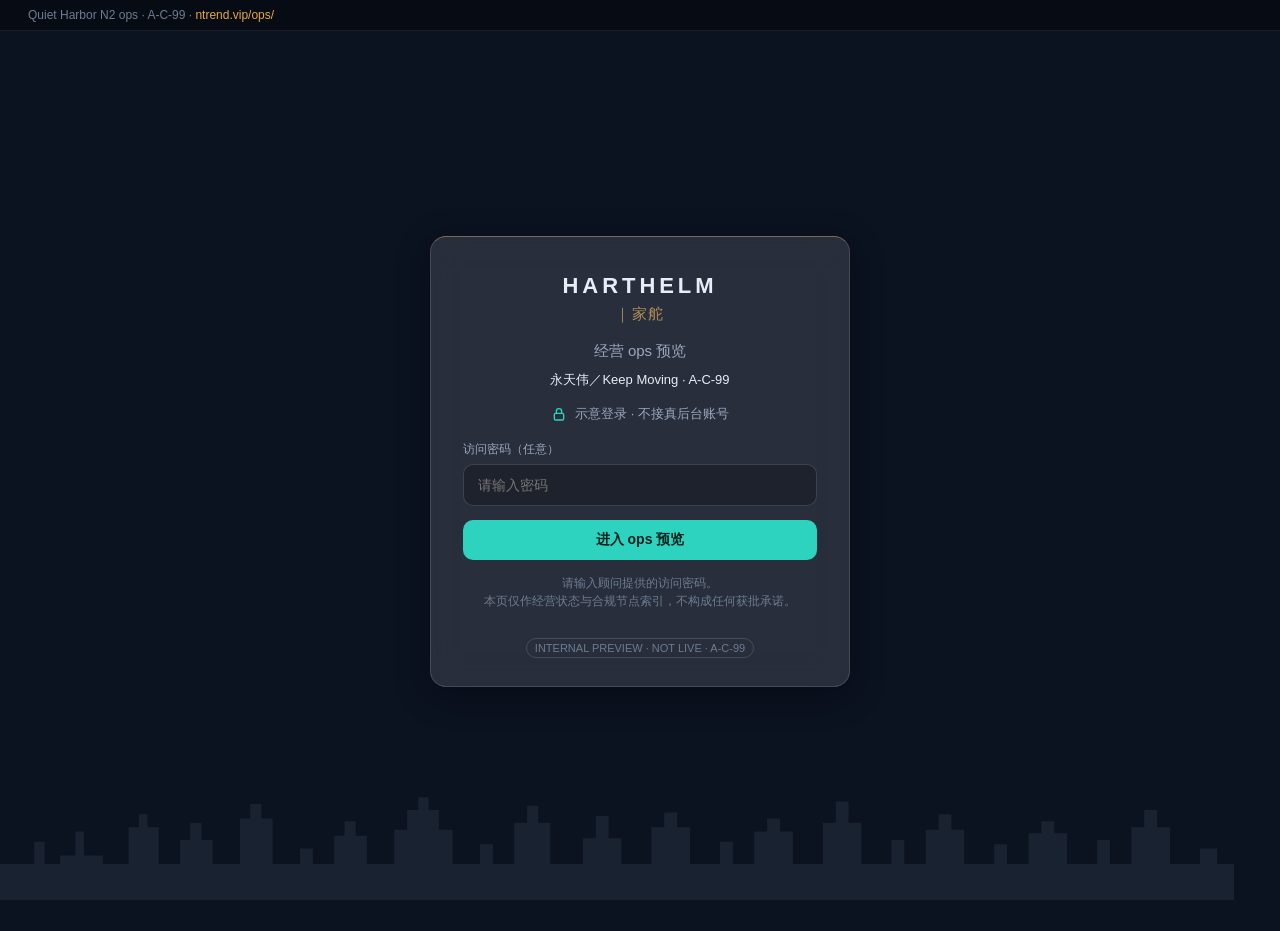
==== ops/index.html @ 4a41a544 "A-C-99 ntrend.vip 官网+看板页面与 CNAME" ====
<!DOCTYPE html>
<html lang="zh-Hans">
<head>
<meta charset="utf-8"/>
<meta name="viewport" content="width=device-width, initial-scale=1"/>

<title>HARTHELM｜家舵 · 永天伟／Keep Moving ops（A-C-99 ）</title>
<style>
:root{
  --bg:#0B1220;
  --bg-elev:#111A2B;
  --glass:rgba(255,255,255,0.09);
  --glass-strong:rgba(255,255,255,0.12);
  --border:rgba(255,255,255,0.14);
  --border-soft:rgba(255,255,255,0.08);
  --text:#E8EEF7;
  --muted:#9AA8BD;
  --muted2:#6E7C91;
  --accent:#2ED3C0;
  --accent-dim:rgba(46,211,192,0.22);
  --gold:#B08D57;
  --gold-line:rgba(176,141,87,0.62);
  --status-need:#E5A84B;
  --status-wait:#8B95A7;
  --status-review:#5B9BD5;
  --status-ok:#3CB371;
  --status-na:#6E7C91;
  --radius:14px;
  --shadow:0 8px 32px rgba(0,0,0,0.35);
  --font:"PingFang SC","Noto Sans SC","Microsoft YaHei",-apple-system,BlinkMacSystemFont,sans-serif;
  --mono:ui-monospace,"SF Mono","IBM Plex Mono","Menlo",Consolas,monospace;
  --skyline-opacity:0.10;
}
*{box-sizing:border-box}
html,body{margin:0;min-height:100%;background:var(--bg);color:var(--text);font-family:var(--font)}
body{position:relative;overflow-x:hidden}
button,input{font-family:inherit}
.skyline{position:fixed;left:0;right:0;bottom:0;height:120px;pointer-events:none;z-index:0;opacity:var(--skyline-opacity);color:#9FB4D0}
.skyline svg{width:100%;height:100%;display:block}
.app{position:relative;z-index:1;min-height:100vh}
.wrap{max-width:1100px;margin:0 auto;padding:0 28px 48px}
.proto-bar{
  position:sticky;top:0;z-index:20;
  display:flex;align-items:center;justify-content:space-between;gap:12px;flex-wrap:wrap;
  padding:8px 28px;background:rgba(8,12,20,0.92);border-bottom:1px solid var(--border-soft);
  font-size:12px;color:var(--muted2);
}
.proto-bar strong{color:var(--status-need);font-weight:500}
.login-view{min-height:calc(100vh - 40px);display:flex;align-items:center;justify-content:center;padding:40px 20px}
.login-card{
  width:min(420px,100%);background:var(--glass-strong);border:1px solid var(--border);
  border-radius:16px;padding:36px 32px 28px;box-shadow:var(--shadow);
  backdrop-filter:blur(18px);-webkit-backdrop-filter:blur(18px);
  border-top:1px solid var(--gold-line);
}
.brand-lockup{text-align:center;margin-bottom:18px}
.brand-en{font-size:22px;letter-spacing:0.18em;font-weight:600}
.brand-zh{color:var(--gold);font-size:15px;letter-spacing:0.12em;margin-top:6px}
.login-title{text-align:center;font-size:15px;color:var(--muted);margin:0 0 10px}
.co-line{text-align:center;font-size:13px;color:var(--text);margin:0 0 16px}
.lock-note{display:flex;align-items:center;justify-content:center;gap:8px;font-size:13px;color:var(--muted);margin-bottom:18px}
.lock-note .ico{width:16px;height:16px;color:var(--accent)}
.field{margin-bottom:14px}
.field label{display:block;font-size:12px;color:var(--muted);margin-bottom:6px}
.field input{
  width:100%;padding:12px 14px;border-radius:10px;border:1px solid var(--border);
  background:rgba(0,0,0,0.25);color:var(--text);outline:none;font-size:14px;
}
.field input:focus{border-color:var(--accent);box-shadow:0 0 0 3px var(--accent-dim)}
.btn{display:inline-flex;align-items:center;justify-content:center;gap:8px;border:none;cursor:pointer;border-radius:10px;padding:11px 16px;font-size:14px}
.btn-primary{width:100%;background:var(--accent);color:#06201C;font-weight:600}
.btn-primary:hover{filter:brightness(1.06)}
.btn-demo{margin-top:10px;width:100%;background:transparent;color:var(--muted);border:1px dashed var(--border);font-size:12px}
.btn-ghost{background:transparent;color:var(--muted);border:1px solid var(--border-soft);padding:6px 10px;font-size:12px;border-radius:8px}
.btn-ghost:hover{color:var(--text);border-color:var(--border)}
.login-hint{margin-top:14px;font-size:12px;color:var(--muted2);text-align:center;line-height:1.5}
.badge-proto{display:inline-block;margin-top:16px;padding:3px 8px;border-radius:999px;border:1px solid var(--border);color:var(--muted2);font-size:11px}
.glass{
  background:var(--glass);border:1px solid var(--border);border-radius:var(--radius);
  backdrop-filter:blur(14px);-webkit-backdrop-filter:blur(14px);
  box-shadow:0 1px 0 rgba(255,255,255,0.04) inset;
}
.topbar{
  display:flex;align-items:center;justify-content:space-between;gap:16px;
  padding:16px 0 14px;border-bottom:1px solid var(--border-soft);margin-bottom:20px;flex-wrap:wrap;
}
.top-left{display:flex;align-items:center;gap:14px;flex-wrap:wrap}
.brand-sm .en{font-size:16px;letter-spacing:0.14em;font-weight:600}
.brand-sm .zh{color:var(--gold);margin-left:6px;font-size:13px;letter-spacing:0.08em}
.pill{
  display:inline-flex;align-items:center;gap:6px;font-size:12px;color:var(--muted);
  padding:4px 10px;border-radius:999px;border:1px solid var(--border-soft);background:rgba(255,255,255,0.03);
}
.pill .dot{width:6px;height:6px;border-radius:50%;background:var(--accent)}
.pill.gold{border-color:var(--gold-line);color:var(--gold)}
.top-right{display:flex;align-items:center;gap:10px;flex-wrap:wrap}
.domain{
  font-family:var(--mono);font-size:11px;color:var(--muted);
  padding:4px 8px;border-radius:6px;background:rgba(0,0,0,0.25);border:1px solid var(--border-soft);
}
.domain em{font-style:normal;color:var(--status-need);margin-left:6px;font-family:var(--font);font-size:11px}
.hero{
  padding:20px 18px;margin-bottom:18px;
  display:grid;grid-template-columns:1.4fr 1fr;gap:16px;
}
@media (max-width:800px){.hero{grid-template-columns:1fr}}
.hero h1{margin:0 0 8px;font-size:20px;font-weight:600}
.hero .sub{font-size:13px;color:var(--muted);line-height:1.6;margin:0}
.meta-grid{display:grid;gap:8px}
.meta-item{
  display:flex;justify-content:space-between;gap:10px;font-size:12px;
  padding:8px 10px;border-radius:8px;background:rgba(0,0,0,0.22);border:1px solid var(--border-soft);
}
.meta-item span{color:var(--muted2)}
.meta-item b{color:var(--text);font-weight:500;text-align:right}
.grid3{display:grid;grid-template-columns:1fr 1fr 1fr;gap:16px;margin-bottom:18px}
@media (max-width:980px){.grid3{grid-template-columns:1fr}}
.card{padding:18px;min-height:220px}
.card h2{margin:0 0 4px;font-size:14px;font-weight:500}
.card .kicker{font-size:11px;color:var(--muted2);margin-bottom:14px}
.stat-list{list-style:none;margin:0;padding:0}
.stat-list li{
  display:flex;align-items:flex-start;justify-content:space-between;gap:12px;
  padding:9px 0;border-bottom:1px solid var(--border-soft);font-size:13px;
}
.stat-list li:last-child{border-bottom:none}
.stat-left{display:flex;gap:10px;align-items:flex-start;min-width:0}
.dot{width:8px;height:8px;border-radius:50%;margin-top:5px;flex-shrink:0}
.dot.need{background:var(--status-need)}
.dot.wait{background:var(--status-wait)}
.dot.ok{background:var(--status-ok)}
.dot.na{background:transparent;border:1.5px dashed var(--status-na)}
.lbl{font-size:12px;white-space:nowrap}
.lbl.need{color:var(--status-need)}
.lbl.wait{color:var(--status-wait)}
.lbl.ok{color:var(--status-ok)}
.lbl.na{color:var(--status-na)}
.cal{list-style:none;margin:0;padding:0}
.cal li{
  display:grid;grid-template-columns:88px 1fr;gap:10px;padding:9px 0;
  border-bottom:1px solid var(--border-soft);font-size:13px;
}
.cal li:last-child{border-bottom:none}
.cal .when{font-family:var(--mono);font-size:12px;color:var(--accent)}
.cal .what{color:var(--text)}
.cal .meta{font-size:12px;color:var(--muted2);margin-top:2px}
.trace-empty{
  margin-top:8px;padding:16px;border:1px dashed var(--border);border-radius:10px;
  text-align:center;color:var(--muted);font-size:13px;line-height:1.6;
}
.note-bar{
  margin-bottom:18px;padding:14px 16px;font-size:12px;color:var(--muted);line-height:1.6;
}
.note-bar strong{color:var(--status-need);font-weight:500}
.footer{text-align:center;padding:20px 12px 8px;border-top:1px solid var(--border-soft)}
.slogan{letter-spacing:0.28em;font-size:12px;color:var(--muted);margin-bottom:8px}
.disclaimer{font-size:11px;color:var(--muted2);line-height:1.6;max-width:760px;margin:0 auto}
.hidden{display:none !important}

.freeze-banner{
  position:sticky;top:0;z-index:9999;
  background:linear-gradient(90deg,#7A1F1F 0%,#B33A2B 50%,#7A1F1F 100%);
  color:#FFF5F0;
  text-align:center;
  padding:12px 16px;
  font-size:14px;font-weight:600;letter-spacing:0.04em;
  border-bottom:2px solid #E5A84B;
  box-shadow:0 4px 18px rgba(0,0,0,0.45);
}
.freeze-banner span{display:block;font-size:12px;font-weight:500;opacity:.92;margin-top:4px;letter-spacing:0}

</style>
</head>
<body>
<svg class="skyline" viewBox="0 0 1440 140" preserveAspectRatio="none" aria-hidden="true">
  <path fill="currentColor" d="M0 140 V98 H40 V72 H52 V98 H70 V88 H88 V60 H98 V88 H120 V98 H150
    V55 H162 V40 H172 V55 H185 V98 H210 V70 H222 V50 H235 V70 H248 V98 H280
    V45 H292 V28 H305 V45 H318 V98 H350 V80 H365 V98 H390 V65 H402 V48 H415 V65 H428 V98
    H460 V58 H475 V35 H488 V20 H500 V35 H512 V58 H528 V98 H560 V75 H575 V98 H600
    V50 H615 V30 H628 V50 H642 V98 H680 V68 H695 V42 H710 V68 H725 V98 H760
    V55 H775 V38 H790 V55 H805 V98 H840 V72 H855 V98 H880 V60 H895 V45 H910 V60 H925 V98
    H960 V50 H975 V25 H990 V50 H1005 V98 H1040 V70 H1055 V98 H1080 V58 H1095 V40 H1110 V58 H1125 V98
    H1160 V75 H1175 V98 H1200 V62 H1215 V48 H1230 V62 H1245 V98 H1280 V70 H1295 V98
    H1320 V55 H1335 V35 H1350 V55 H1365 V98 H1400 V80 H1420 V98 H1440 V140 Z"/>
</svg>

<div class="proto-bar">
  <div>Quiet Harbor N2 ops · A-C-99 · <strong>ntrend.vip/ops/</strong></div>
</div>

<div class="app" id="app">
  <section class="login-view" id="loginView">
    <div class="login-card">
      <div class="brand-lockup">
        <div class="brand-en">HARTHELM</div>
        <div class="brand-zh">｜家舵</div>
      </div>
      <p class="login-title">经营 ops 预览</p>
      <p class="co-line">永天伟／Keep Moving · A-C-99</p>
      <div class="lock-note">
        <svg class="ico" viewBox="0 0 24 24" fill="none" stroke="currentColor" stroke-width="2"><rect x="5" y="11" width="14" height="10" rx="2"/><path d="M8 11V8a4 4 0 0 1 8 0v3"/></svg>
        示意登录 · 不接真后台账号
      </div>
      <div class="field">
        <label for="pwd">访问密码（任意）</label>
        <input id="pwd" type="password" placeholder="请输入密码" autocomplete="off"/>
      </div>
      <p id="loginErr" style="display:none;color:#b91c1c;font-size:13px;text-align:center;margin:8px 0 0"></p>
      <button class="btn btn-primary" id="loginBtn" type="button">进入 ops 预览</button>
      <p class="login-hint">请输入顾问提供的访问密码。<br/>本页仅作经营状态与合规节点索引，不构成任何获批承诺。</p>
      <div style="text-align:center"><span class="badge-proto">INTERNAL PREVIEW · NOT LIVE · A-C-99</span></div>
    </div>
  </section>

  <section class="hidden" id="dashView">
    <div class="wrap">
      <header class="topbar">
        <div class="top-left">
          <div class="brand-sm"><span class="en">HARTHELM</span><span class="zh">｜家舵</span></div>
          <span class="pill"><span class="dot"></span>ops</span>
          <span class="pill gold">永天伟／Keep Moving</span>
        </div>
        <div class="top-right">
          <span class="domain">ntrend.vip/ops/<em></em></span>
          <button class="btn btn-ghost" id="logoutBtn" type="button">退出</button>
        </div>
      </header>

      <section class="glass hero">
        <div>
          <h1>永天伟国际科技有限公司</h1>
          <p class="sub">Keep Moving International Technology Co., Limited<br/>
          代号 A-C-99 · 主申请人高才通 B · 自雇运营中 → 二续资料收集（窗口前）<br/>
          二续届满 <b style="color:var(--text)">2028-09-15</b> · 建议窗口约 <b style="color:var(--text)">2028-06-15</b><br/>
          家庭随行：妻子·女儿（同批办理；证件／姓名明文不上本板）</p>
        </div>
        <div class="meta-grid">
          <div class="meta-item"><span>公司代号</span><b>A-C-99-C1</b></div>
          <div class="meta-item"><span>有自雇</span><b>是 · 本人持股</b></div>
          <div class="meta-item"><span>设计绑定域</span><b>ntrend.vip</b></div>
          <div class="meta-item"><span>站路径</span><b>/ · /status/ · /ops/</b></div>
        </div>
      </section>

      <div class="glass note-bar">
        <strong>红线：</strong>不接真后台账号；不造假「已完成」合规节点；03_/04_ 空夹显示待索引／暂无；板面无证件号／护照号／完整薪金／BR 完整号；不承诺获批。
      </div>

      <div class="grid3">
        <section class="glass card">
          <h2>① 经营状态</h2>
          <div class="kicker">来自公司画像 · 2026-11-05 过看板校准</div>
          <ul class="stat-list">
            <li><div class="stat-left"><span class="dot wait"></span><span>银行开户状态</span></div><span class="lbl need">缺 · 03_银行月结空（补件）</span></li>
            <li><div class="stat-left"><span class="dot need"></span><span>MPF 状态</span></div><span class="lbl need">缺独立证明 · 近6月停待佐证（补件）</span></li>
            <li><div class="stat-left"><span class="dot wait"></span><span>雇员／雇工</span></div><span class="lbl ok">2026-04后无雇 · Kevin裁定：已离职仍股东（在职证明=旧件）</span></li>
            <li><div class="stat-left"><span class="dot ok"></span><span>业务一句话</span></div><span class="lbl ok">进出口贸易与咨询</span></li>
            <li><div class="stat-left"><span class="dot wait"></span><span>注册地</span></div><span class="lbl wait">待确认（默认假设香港主体）</span></li>
            <li><div class="stat-left"><span class="dot wait"></span><span>BR／CR 脱敏摘要</span></div><span class="lbl wait">待补 · 禁完整号</span></li>
            <li><div class="stat-left"><span class="dot need"></span><span>年审／财务审计</span></div><span class="lbl ok">年审2025有件 · 税审夹仍空（补件）</span></li>
          </ul>
        </section>

        <section class="glass card">
          <h2>② 合规节点日历索引</h2>
          <div class="kicker">示意节点 · 勿造假已完成</div>
          <ul class="cal">
            <li>
              <div class="when">~2028-06-15</div>
              <div><div class="what">二续建议窗口开日</div><div class="meta">状态：未到 · 示意索引</div></div>
            </li>
            <li>
              <div class="when">2028-06-15～07-15</div>
              <div><div class="what">计划递交窗</div><div class="meta">Kevin 已答 · 齐套锚 2028-06-15</div></div>
            </li>
            <li>
              <div class="when">2028-09-15</div>
              <div><div class="what">签证届满日</div><div class="meta">锚点 · 非「已完成」</div></div>
            </li>
            <li>
              <div class="when">年更／周年</div>
              <div><div class="what">周年申报／BR 续期等</div><div class="meta">待开档后按真实节点回填 · 现暂无</div></div>
            </li>
          </ul>
        </section>

        <section class="glass card">
          <h2>③ 经营留痕索引</h2>
          <div class="kicker">只读 03_自雇基建／04_运营期</div>
          <div class="trace-empty">
            <div><b style="color:var(--text)">索引位已建 · 件待挂</b></div>
            <div style="margin-top:6px">本地 <code>03_/04_</code> 已铺二级位与 <code>_路径索引.md</code> 占位；正本件未挂。<br/>已知：1–6 月有经营、7–12 月无；近半年停摆。禁止造假留痕。</div>
          </div>
        </section>
      </div>

      <footer class="footer">
        <div class="slogan">稳舵远航 · 经营有据</div>
        <p class="disclaimer">本 ops 页仅作内部经营状态与合规节点索引预览，不构成任何获批承诺或结果保证。不连接生产账密，不写回 Drive。入境事务处最终审批结果以官方通知为准。HARTHELM｜家舵。案例口径：累计接触与服务个案 1000 余个（不以获批计）。</p>
      </footer>
    </div>
  </section>
</div>

<script>
(function(){
  const $ = (id)=>document.getElementById(id);
  function login(){
    $('loginView').classList.add('hidden');
    $('dashView').classList.remove('hidden');
  }
  function logout(){
    $('dashView').classList.add('hidden');
    $('loginView').classList.remove('hidden');
    $('pwd').value = '';
  }

  const PASS_HASH = '0a035b709f942cad695b11c9f54c7b0db552f27dbbf53d0af40e0cd9d4fe006b';
  async function sha256hex(s){
    const buf = await crypto.subtle.digest('SHA-256', new TextEncoder().encode(s));
    return Array.from(new Uint8Array(buf)).map(b=>b.toString(16).padStart(2,'0')).join('');
  }
  async function tryLogin(){
    const v = $('pwd').value.trim();
    if(!v){ $('pwd').focus(); return; }
    const h = await sha256hex(v);
    if(h !== PASS_HASH){
      const err = $('loginErr');
      if(err){ err.textContent = '密码不正确'; err.style.display='block'; }
      $('pwd').value=''; $('pwd').focus();
      return;
    }
    login();
  }

  $('loginBtn').addEventListener('click', ()=>{ tryLogin(); });
  $('pwd').addEventListener('keydown', e=>{ if(e.key==='Enter'){ tryLogin(); }});
  $('logoutBtn').addEventListener('click', logout);
})();
</script>
</body>
</html>
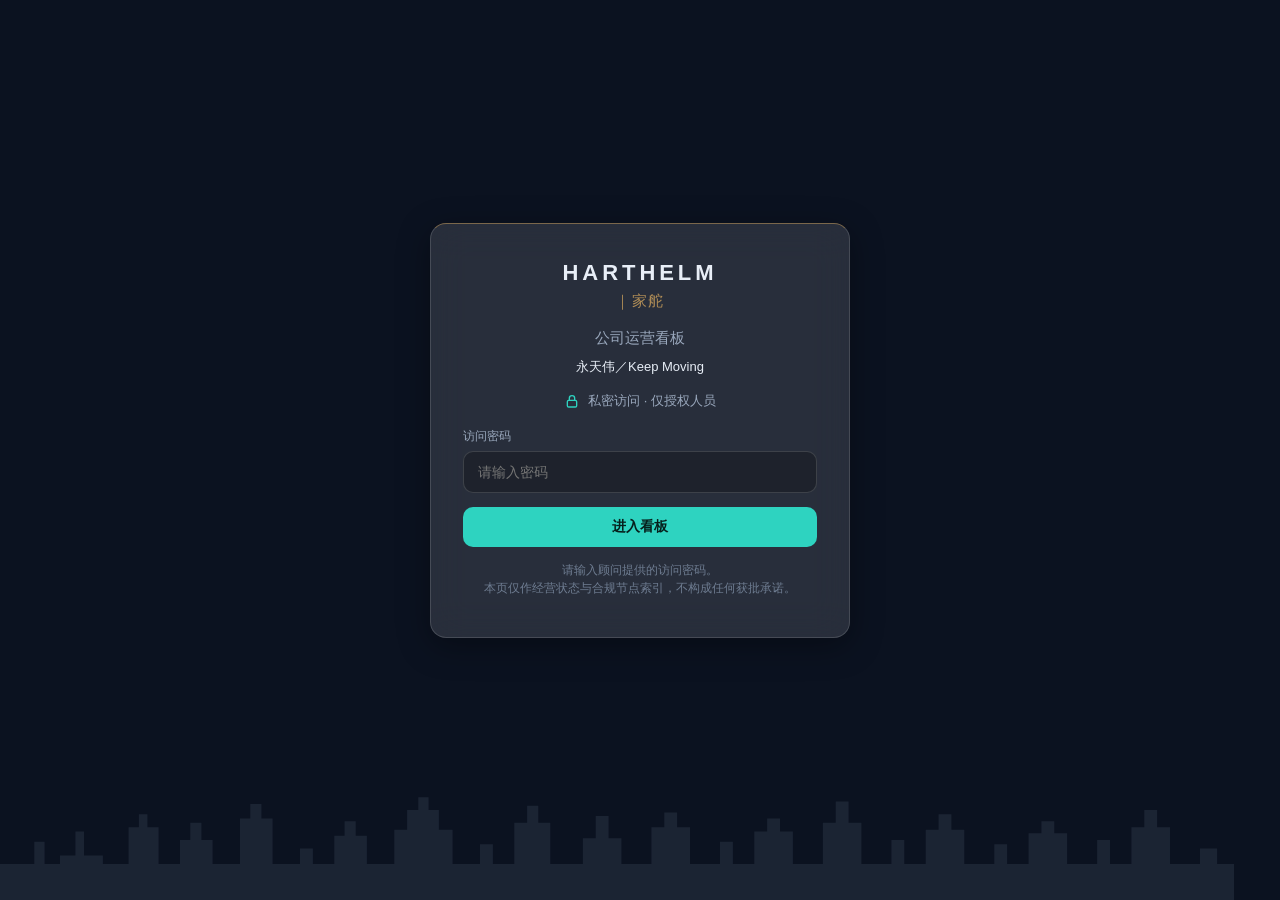
==== commit d2d214e3: "feat: publish A-C-99 homepage and board redesign on github.io Replace the root, status, and ops page" ====
--- a/ops/index.html
+++ b/ops/index.html
@@ -3,10 +3,17 @@
 <head>
 <meta charset="utf-8"/>
 <meta name="viewport" content="width=device-width, initial-scale=1"/>
-
-<title>HARTHELM｜家舵 · 永天伟／Keep Moving ops（A-C-99 ）</title>
+<!--
+  HARTHELM｜家舵 · Quiet Harbor N2 · 永天伟／Keep Moving · 公司运营看板
+  路径 /ops/ · 一客一板 · 客户自有主色（Keep Moving）
+  红线：不接真后台；空夹显示待索引／暂无；无证件号／完整薪金／BR完整号；不承诺获批。
+-->
+<title>HARTHELM｜家舵 · 永天伟／Keep Moving · 公司运营看板</title>
+<link rel="stylesheet" href="../assets/tokens.css"/>
 <style>
 :root{
+  /* Keep Moving brand family — aligned with ../assets/tokens.css */
+  --brand:#0C4A6E;
   --bg:#0B1220;
   --bg-elev:#111A2B;
   --glass:rgba(255,255,255,0.09);
@@ -29,7 +36,8 @@
   --shadow:0 8px 32px rgba(0,0,0,0.35);
   --font:"PingFang SC","Noto Sans SC","Microsoft YaHei",-apple-system,BlinkMacSystemFont,sans-serif;
   --mono:ui-monospace,"SF Mono","IBM Plex Mono","Menlo",Consolas,monospace;
-  --skyline-opacity:0.10;
+  --skyline-opacity:0.11;
+  --gold-weight:1px;
 }
 *{box-sizing:border-box}
 html,body{margin:0;min-height:100%;background:var(--bg);color:var(--text);font-family:var(--font)}
@@ -39,13 +47,6 @@
 .skyline svg{width:100%;height:100%;display:block}
 .app{position:relative;z-index:1;min-height:100vh}
 .wrap{max-width:1100px;margin:0 auto;padding:0 28px 48px}
-.proto-bar{
-  position:sticky;top:0;z-index:20;
-  display:flex;align-items:center;justify-content:space-between;gap:12px;flex-wrap:wrap;
-  padding:8px 28px;background:rgba(8,12,20,0.92);border-bottom:1px solid var(--border-soft);
-  font-size:12px;color:var(--muted2);
-}
-.proto-bar strong{color:var(--status-need);font-weight:500}
 .login-view{min-height:calc(100vh - 40px);display:flex;align-items:center;justify-content:center;padding:40px 20px}
 .login-card{
   width:min(420px,100%);background:var(--glass-strong);border:1px solid var(--border);
@@ -157,21 +158,10 @@
 .disclaimer{font-size:11px;color:var(--muted2);line-height:1.6;max-width:760px;margin:0 auto}
 .hidden{display:none !important}
 
-.freeze-banner{
-  position:sticky;top:0;z-index:9999;
-  background:linear-gradient(90deg,#7A1F1F 0%,#B33A2B 50%,#7A1F1F 100%);
-  color:#FFF5F0;
-  text-align:center;
-  padding:12px 16px;
-  font-size:14px;font-weight:600;letter-spacing:0.04em;
-  border-bottom:2px solid #E5A84B;
-  box-shadow:0 4px 18px rgba(0,0,0,0.45);
-}
-.freeze-banner span{display:block;font-size:12px;font-weight:500;opacity:.92;margin-top:4px;letter-spacing:0}
 
 </style>
 </head>
-<body>
+<body data-skin="dark">
 <svg class="skyline" viewBox="0 0 1440 140" preserveAspectRatio="none" aria-hidden="true">
   <path fill="currentColor" d="M0 140 V98 H40 V72 H52 V98 H70 V88 H88 V60 H98 V88 H120 V98 H150
     V55 H162 V40 H172 V55 H185 V98 H210 V70 H222 V50 H235 V70 H248 V98 H280
@@ -184,10 +174,6 @@
     H1320 V55 H1335 V35 H1350 V55 H1365 V98 H1400 V80 H1420 V98 H1440 V140 Z"/>
 </svg>
 
-<div class="proto-bar">
-  <div>Quiet Harbor N2 ops · A-C-99 · <strong>ntrend.vip/ops/</strong></div>
-</div>
-
 <div class="app" id="app">
   <section class="login-view" id="loginView">
     <div class="login-card">
@@ -195,20 +181,19 @@
         <div class="brand-en">HARTHELM</div>
         <div class="brand-zh">｜家舵</div>
       </div>
-      <p class="login-title">经营 ops 预览</p>
-      <p class="co-line">永天伟／Keep Moving · A-C-99</p>
+      <p class="login-title">公司运营看板</p>
+      <p class="co-line">永天伟／Keep Moving</p>
       <div class="lock-note">
         <svg class="ico" viewBox="0 0 24 24" fill="none" stroke="currentColor" stroke-width="2"><rect x="5" y="11" width="14" height="10" rx="2"/><path d="M8 11V8a4 4 0 0 1 8 0v3"/></svg>
-        示意登录 · 不接真后台账号
+        私密访问 · 仅授权人员
       </div>
       <div class="field">
-        <label for="pwd">访问密码（任意）</label>
+        <label for="pwd">访问密码</label>
         <input id="pwd" type="password" placeholder="请输入密码" autocomplete="off"/>
       </div>
       <p id="loginErr" style="display:none;color:#b91c1c;font-size:13px;text-align:center;margin:8px 0 0"></p>
-      <button class="btn btn-primary" id="loginBtn" type="button">进入 ops 预览</button>
+      <button class="btn btn-primary" id="loginBtn" type="button">进入看板</button>
       <p class="login-hint">请输入顾问提供的访问密码。<br/>本页仅作经营状态与合规节点索引，不构成任何获批承诺。</p>
-      <div style="text-align:center"><span class="badge-proto">INTERNAL PREVIEW · NOT LIVE · A-C-99</span></div>
     </div>
   </section>
 
@@ -217,11 +202,11 @@
       <header class="topbar">
         <div class="top-left">
           <div class="brand-sm"><span class="en">HARTHELM</span><span class="zh">｜家舵</span></div>
-          <span class="pill"><span class="dot"></span>ops</span>
+          <span class="pill"><span class="dot"></span>密码保护 · 仅授权</span>
           <span class="pill gold">永天伟／Keep Moving</span>
         </div>
         <div class="top-right">
-          <span class="domain">ntrend.vip/ops/<em></em></span>
+          <span class="domain">ntrend.vip/ops/</span>
           <button class="btn btn-ghost" id="logoutBtn" type="button">退出</button>
         </div>
       </header>
@@ -237,13 +222,13 @@
         <div class="meta-grid">
           <div class="meta-item"><span>公司代号</span><b>A-C-99-C1</b></div>
           <div class="meta-item"><span>有自雇</span><b>是 · 本人持股</b></div>
-          <div class="meta-item"><span>设计绑定域</span><b>ntrend.vip</b></div>
-          <div class="meta-item"><span>站路径</span><b>/ · /status/ · /ops/</b></div>
+          <div class="meta-item"><span>绑定域</span><b>ntrend.vip</b></div>
+          <div class="meta-item"><span>本板路径</span><b>/ops/</b></div>
         </div>
       </section>
 
       <div class="glass note-bar">
-        <strong>红线：</strong>不接真后台账号；不造假「已完成」合规节点；03_/04_ 空夹显示待索引／暂无；板面无证件号／护照号／完整薪金／BR 完整号；不承诺获批。
+        <strong>说明：</strong>本页只读索引经营状态与合规节点。空项显示「待索引／暂无」，不造假「已完成」。板面不含证件号／护照号／完整薪金／BR 完整号；不构成获批承诺。
       </div>
 
       <div class="grid3">
@@ -263,7 +248,7 @@
 
         <section class="glass card">
           <h2>② 合规节点日历索引</h2>
-          <div class="kicker">示意节点 · 勿造假已完成</div>
+          <div class="kicker">节点索引 · 空＝待索引／暂无</div>
           <ul class="cal">
             <li>
               <div class="when">~2028-06-15</div>
@@ -296,7 +281,7 @@
 
       <footer class="footer">
         <div class="slogan">稳舵远航 · 经营有据</div>
-        <p class="disclaimer">本 ops 页仅作内部经营状态与合规节点索引预览，不构成任何获批承诺或结果保证。不连接生产账密，不写回 Drive。入境事务处最终审批结果以官方通知为准。HARTHELM｜家舵。案例口径：累计接触与服务个案 1000 余个（不以获批计）。</p>
+        <p class="disclaimer">本页仅作经营状态与合规节点索引，不构成任何获批承诺或结果保证。不连接生产账密。入境事务处最终审批结果以官方通知为准。HARTHELM｜家舵。案例口径：累计接触与服务个案 1000 余个（不以获批计）。</p>
       </footer>
     </div>
   </section>
@@ -314,7 +299,6 @@
     $('loginView').classList.remove('hidden');
     $('pwd').value = '';
   }
-
   const PASS_HASH = '0a035b709f942cad695b11c9f54c7b0db552f27dbbf53d0af40e0cd9d4fe006b';
   async function sha256hex(s){
     const buf = await crypto.subtle.digest('SHA-256', new TextEncoder().encode(s));
--- a/assets/tokens.css
+++ b/assets/tokens.css
@@ -0,0 +1,61 @@
+/* Keep Moving / 永天伟 · A-C-99 shared design tokens
+   Brand derived 2026-11-06 from company name + trade/HK harbor feel
+   (no logo in 收资; Kevin: 客户自有主色; 金仅极细强调)
+*/
+:root {
+  /* Client brand family — shared light homepage + dark boards */
+  --brand: #0C4A6E;           /* Keep Moving primary — deep ocean navy */
+  --brand-deep: #083A56;
+  --brand-mid: #156089;
+  --accent: #1FA89A;          /* Keep Moving teal — shared accent */
+  --accent-bright: #2ED3C0;   /* board bright step */
+  --accent-dim: rgba(31, 168, 154, 0.18);
+  --gold: #B08D57;            /* hairline / label stroke only */
+  --gold-line: rgba(176, 141, 87, 0.55);
+
+  /* Typography family (三页同族) */
+  --font: "PingFang SC", "Noto Sans SC", "Microsoft YaHei", -apple-system, BlinkMacSystemFont, "Segoe UI", sans-serif;
+  --mono: ui-monospace, "SF Mono", "IBM Plex Mono", Menlo, Consolas, monospace;
+
+  /* Radii / weight */
+  --radius: 14px;
+  --radius-sm: 10px;
+  --gold-weight: 1px;
+}
+
+/* Light skin (官网) */
+:root, [data-skin="light"] {
+  --bg: #F6F8FA;
+  --bg-elev: #FFFFFF;
+  --surface: #FFFFFF;
+  --ink: #0F172A;
+  --ink-soft: #334155;
+  --muted: #64748B;
+  --line: #E2E8F0;
+  --line-soft: #EEF2F6;
+  --wash: #E8F2F6;           /* brand soft wash */
+  --shadow-soft: 0 1px 2px rgba(15, 23, 42, 0.04), 0 8px 24px rgba(12, 74, 110, 0.06);
+}
+
+/* Dark skin (看板 N1/N2) */
+[data-skin="dark"] {
+  --bg: #0B1220;
+  --bg-elev: #111A2B;
+  --glass: rgba(255, 255, 255, 0.09);
+  --glass-strong: rgba(255, 255, 255, 0.12);
+  --border: rgba(255, 255, 255, 0.14);
+  --border-soft: rgba(255, 255, 255, 0.08);
+  --text: #E8EEF7;
+  --muted: #9AA8BD;
+  --muted2: #6E7C91;
+  --accent: #2ED3C0;
+  --accent-dim: rgba(46, 211, 192, 0.22);
+  --gold-line: rgba(176, 141, 87, 0.62);
+  --status-need: #E5A84B;
+  --status-wait: #8B95A7;
+  --status-review: #5B9BD5;
+  --status-ok: #3CB371;
+  --status-na: #6E7C91;
+  --shadow: 0 8px 32px rgba(0, 0, 0, 0.35);
+  --skyline-opacity: 0.11;
+}
